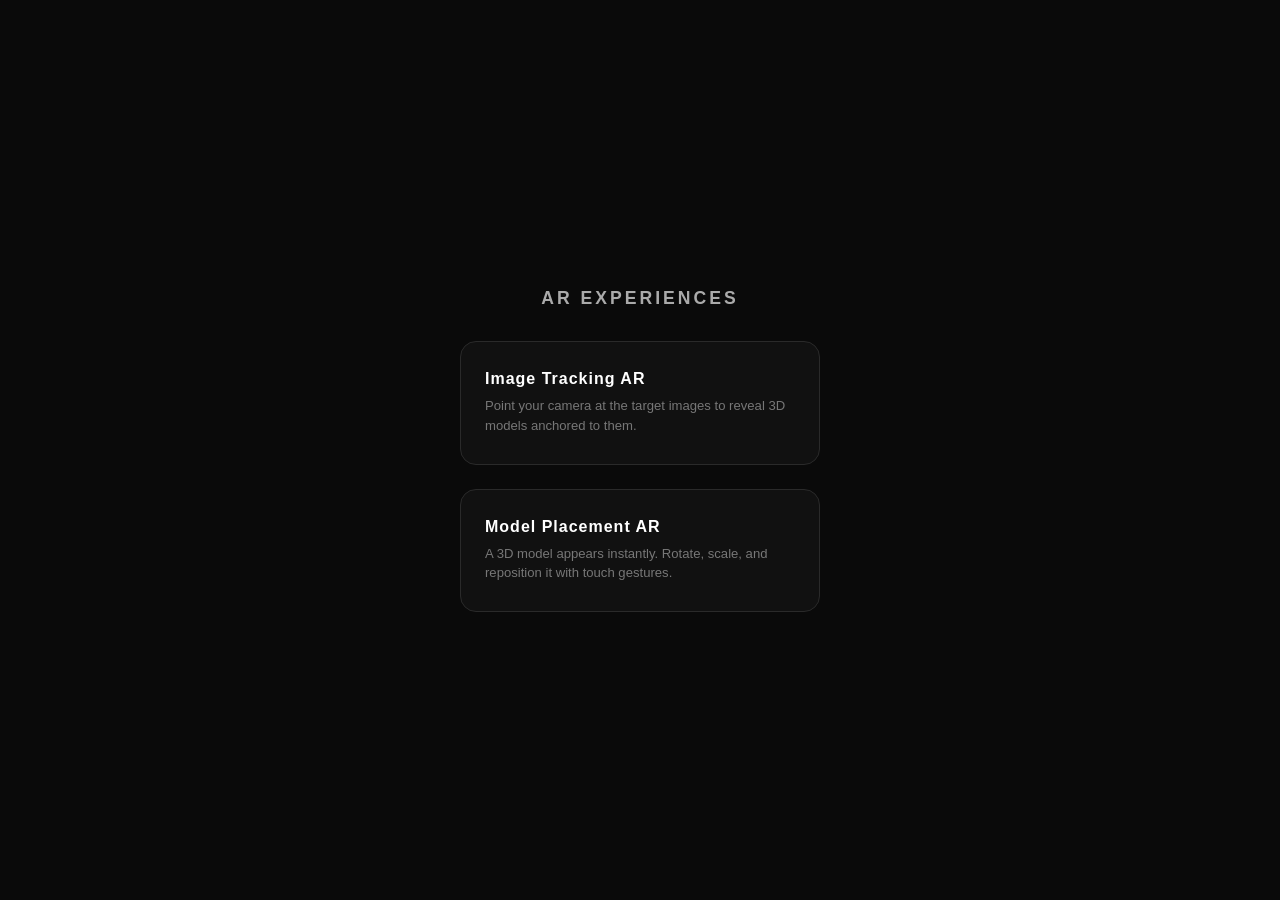
==== index.html @ 52ed731d "Added landing page" ====
<html>
  <head>
    <meta name="viewport" content="width=device-width, initial-scale=1" />
    <title>AR Experiences</title>
    <style>
      * { box-sizing: border-box; margin: 0; padding: 0; }
      body {
        min-height: 100vh;
        background: #0a0a0a;
        color: white;
        font-family: Arial, sans-serif;
        display: flex;
        flex-direction: column;
        align-items: center;
        justify-content: center;
        gap: 24px;
        padding: 24px;
      }
      h1 {
        font-size: 1.1rem;
        letter-spacing: 3px;
        text-transform: uppercase;
        color: #aaa;
        margin-bottom: 8px;
      }
      a.card {
        display: block;
        width: 100%;
        max-width: 360px;
        padding: 28px 24px;
        border: 1px solid #2a2a2a;
        border-radius: 16px;
        text-decoration: none;
        color: white;
        background: #111;
        transition: background 0.2s, border-color 0.2s;
      }
      a.card:hover, a.card:active {
        background: #1a1a1a;
        border-color: #555;
      }
      a.card h2 {
        font-size: 1rem;
        letter-spacing: 1px;
        margin-bottom: 8px;
      }
      a.card p {
        font-size: 0.82rem;
        color: #777;
        line-height: 1.5;
      }
    </style>
  </head>
  <body>
    <h1>AR Experiences</h1>

    <a class="card" href="./mindar/">
      <h2>Image Tracking AR</h2>
      <p>Point your camera at the target images to reveal 3D models anchored to them.</p>
    </a>

    <a class="card" href="./placement/">
      <h2>Model Placement AR</h2>
      <p>A 3D model appears instantly. Rotate, scale, and reposition it with touch gestures.</p>
    </a>
  </body>
</html>
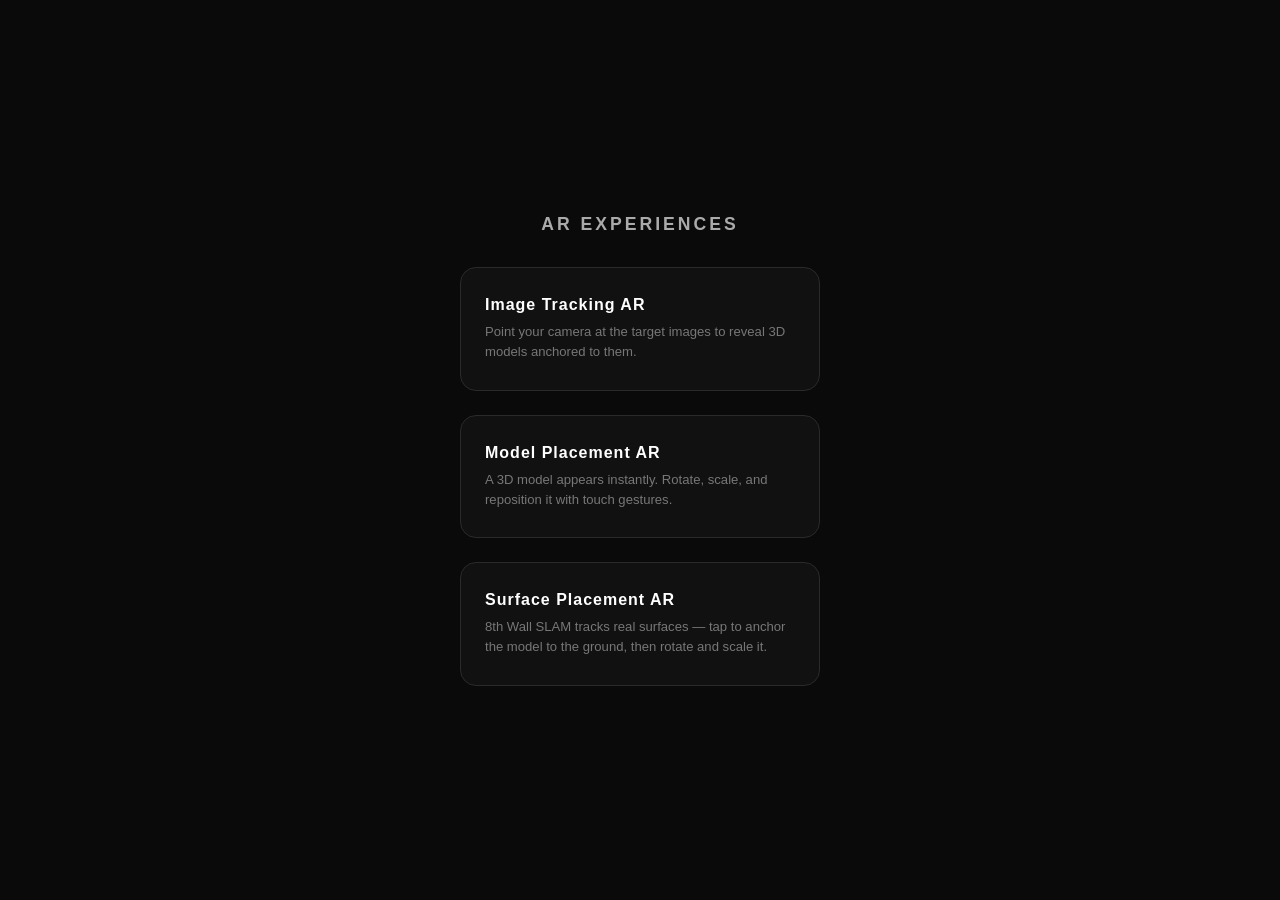
==== commit 0b9e2a90: "Added 8TH wall API" ====
--- a/index.html
+++ b/index.html
@@ -63,5 +63,10 @@
       <h2>Model Placement AR</h2>
       <p>A 3D model appears instantly. Rotate, scale, and reposition it with touch gestures.</p>
     </a>
+
+    <a class="card" href="./eighthwall/">
+      <h2>Surface Placement AR</h2>
+      <p>8th Wall SLAM tracks real surfaces — tap to anchor the model to the ground, then rotate and scale it.</p>
+    </a>
   </body>
 </html>
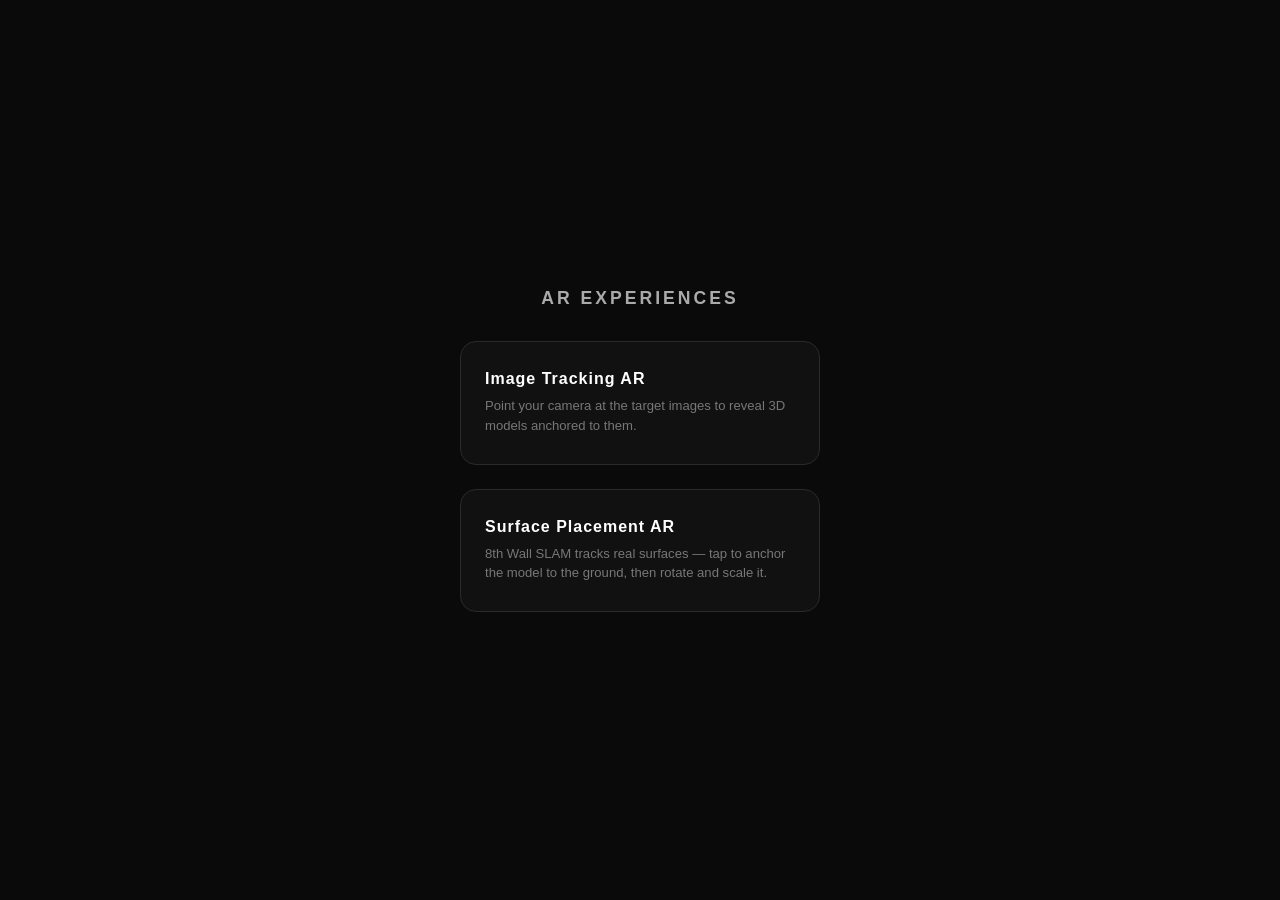
==== commit 3cddcc21: "Reorganised project according to dependencies" ====
--- a/index.html
+++ b/index.html
@@ -59,11 +59,6 @@
       <p>Point your camera at the target images to reveal 3D models anchored to them.</p>
     </a>
 
-    <a class="card" href="./placement/">
-      <h2>Model Placement AR</h2>
-      <p>A 3D model appears instantly. Rotate, scale, and reposition it with touch gestures.</p>
-    </a>
-
     <a class="card" href="./eighthwall/">
       <h2>Surface Placement AR</h2>
       <p>8th Wall SLAM tracks real surfaces — tap to anchor the model to the ground, then rotate and scale it.</p>
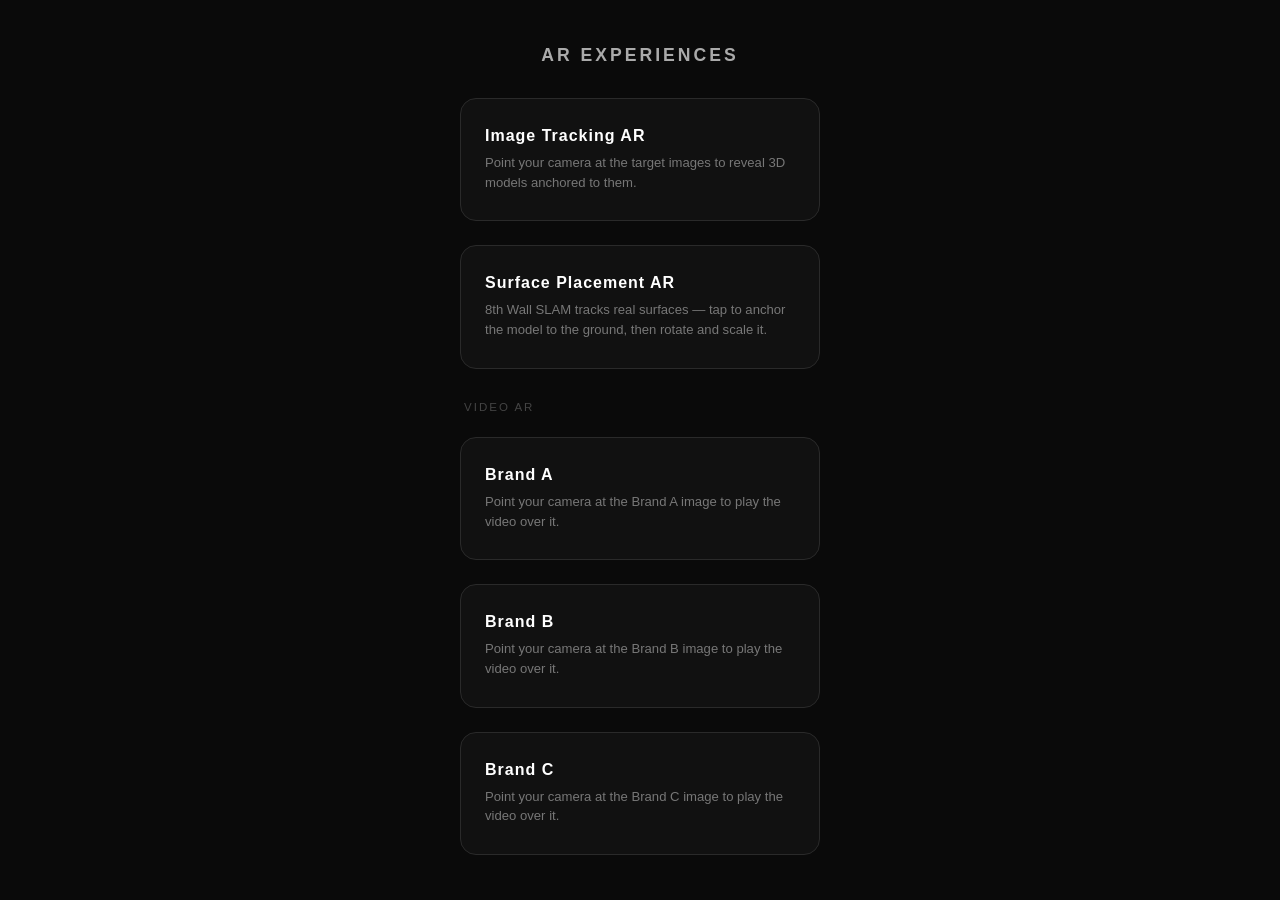
==== commit 920cf1f8: "Added first video ar code" ====
--- a/index.html
+++ b/index.html
@@ -49,6 +49,15 @@
         color: #777;
         line-height: 1.5;
       }
+      .section-label {
+        width: 100%;
+        max-width: 360px;
+        font-size: 0.72rem;
+        letter-spacing: 2px;
+        text-transform: uppercase;
+        color: #444;
+        padding: 8px 4px 0;
+      }
     </style>
   </head>
   <body>
@@ -63,5 +72,22 @@
       <h2>Surface Placement AR</h2>
       <p>8th Wall SLAM tracks real surfaces — tap to anchor the model to the ground, then rotate and scale it.</p>
     </a>
+
+    <div class="section-label">Video AR</div>
+
+    <a class="card" href="./video-ar/brand-a/">
+      <h2>Brand A</h2>
+      <p>Point your camera at the Brand A image to play the video over it.</p>
+    </a>
+
+    <a class="card" href="./video-ar/brand-b/">
+      <h2>Brand B</h2>
+      <p>Point your camera at the Brand B image to play the video over it.</p>
+    </a>
+
+    <a class="card" href="./video-ar/brand-c/">
+      <h2>Brand C</h2>
+      <p>Point your camera at the Brand C image to play the video over it.</p>
+    </a>
   </body>
 </html>
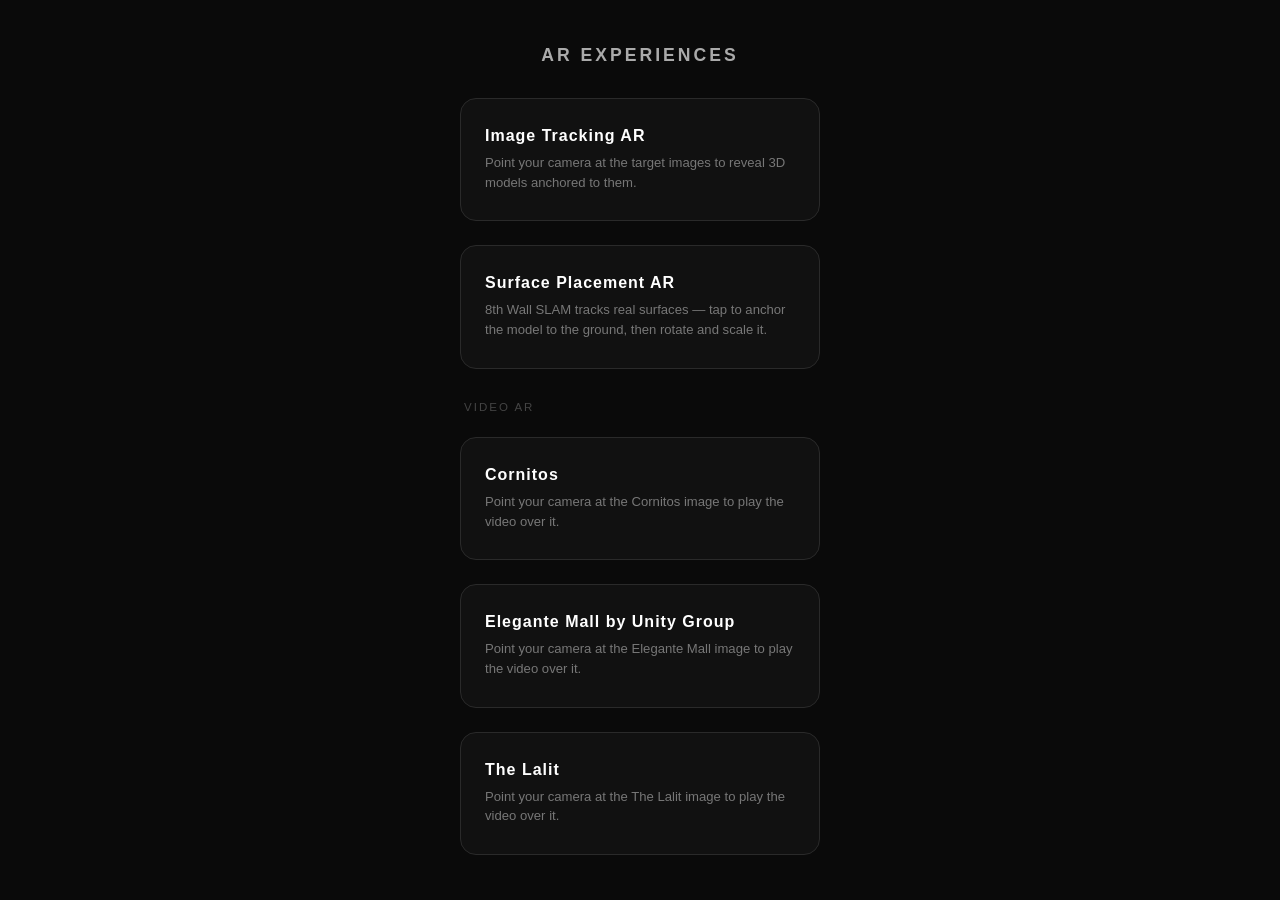
==== commit 298d5edc: "Added video ar projects" ====
--- a/index.html
+++ b/index.html
@@ -75,19 +75,19 @@
 
     <div class="section-label">Video AR</div>
 
-    <a class="card" href="./video-ar/brand-a/">
-      <h2>Brand A</h2>
-      <p>Point your camera at the Brand A image to play the video over it.</p>
+    <a class="card" href="./video-ar/cornitos/">
+      <h2>Cornitos</h2>
+      <p>Point your camera at the Cornitos image to play the video over it.</p>
     </a>
 
-    <a class="card" href="./video-ar/brand-b/">
-      <h2>Brand B</h2>
-      <p>Point your camera at the Brand B image to play the video over it.</p>
+    <a class="card" href="./video-ar/elegante-mall/">
+      <h2>Elegante Mall by Unity Group</h2>
+      <p>Point your camera at the Elegante Mall image to play the video over it.</p>
     </a>
 
-    <a class="card" href="./video-ar/brand-c/">
-      <h2>Brand C</h2>
-      <p>Point your camera at the Brand C image to play the video over it.</p>
+    <a class="card" href="./video-ar/the-lalit/">
+      <h2>The Lalit</h2>
+      <p>Point your camera at the The Lalit image to play the video over it.</p>
     </a>
   </body>
 </html>
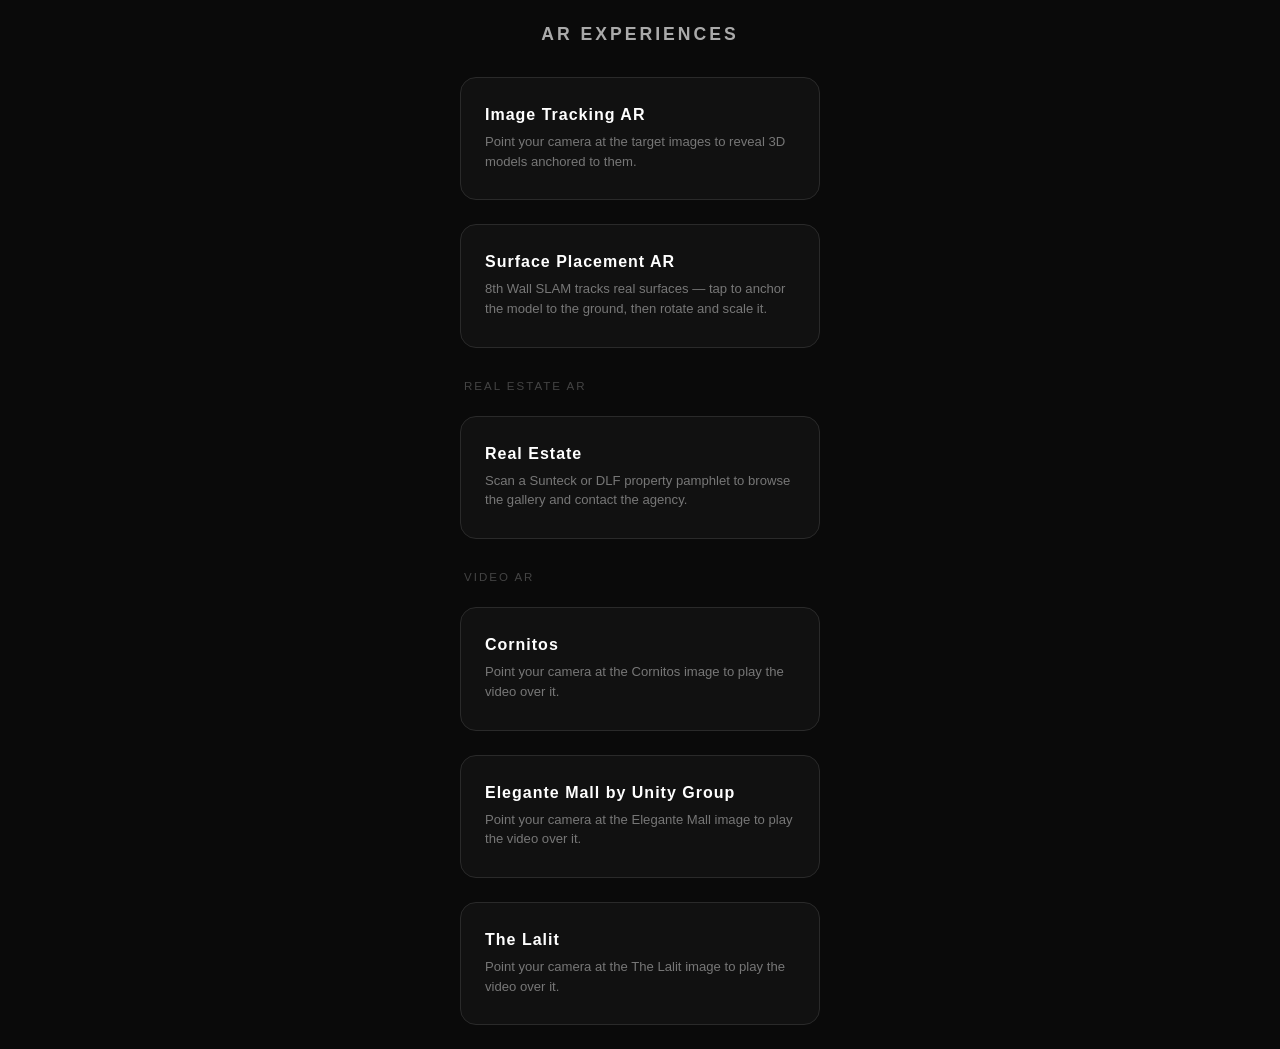
==== commit 7b5e3018: "Added AR Website" ====
--- a/index.html
+++ b/index.html
@@ -73,6 +73,13 @@
       <p>8th Wall SLAM tracks real surfaces — tap to anchor the model to the ground, then rotate and scale it.</p>
     </a>
 
+    <div class="section-label">Real Estate AR</div>
+
+    <a class="card" href="./real-estate/">
+      <h2>Real Estate</h2>
+      <p>Scan a Sunteck or DLF property pamphlet to browse the gallery and contact the agency.</p>
+    </a>
+
     <div class="section-label">Video AR</div>
 
     <a class="card" href="./video-ar/cornitos/">
